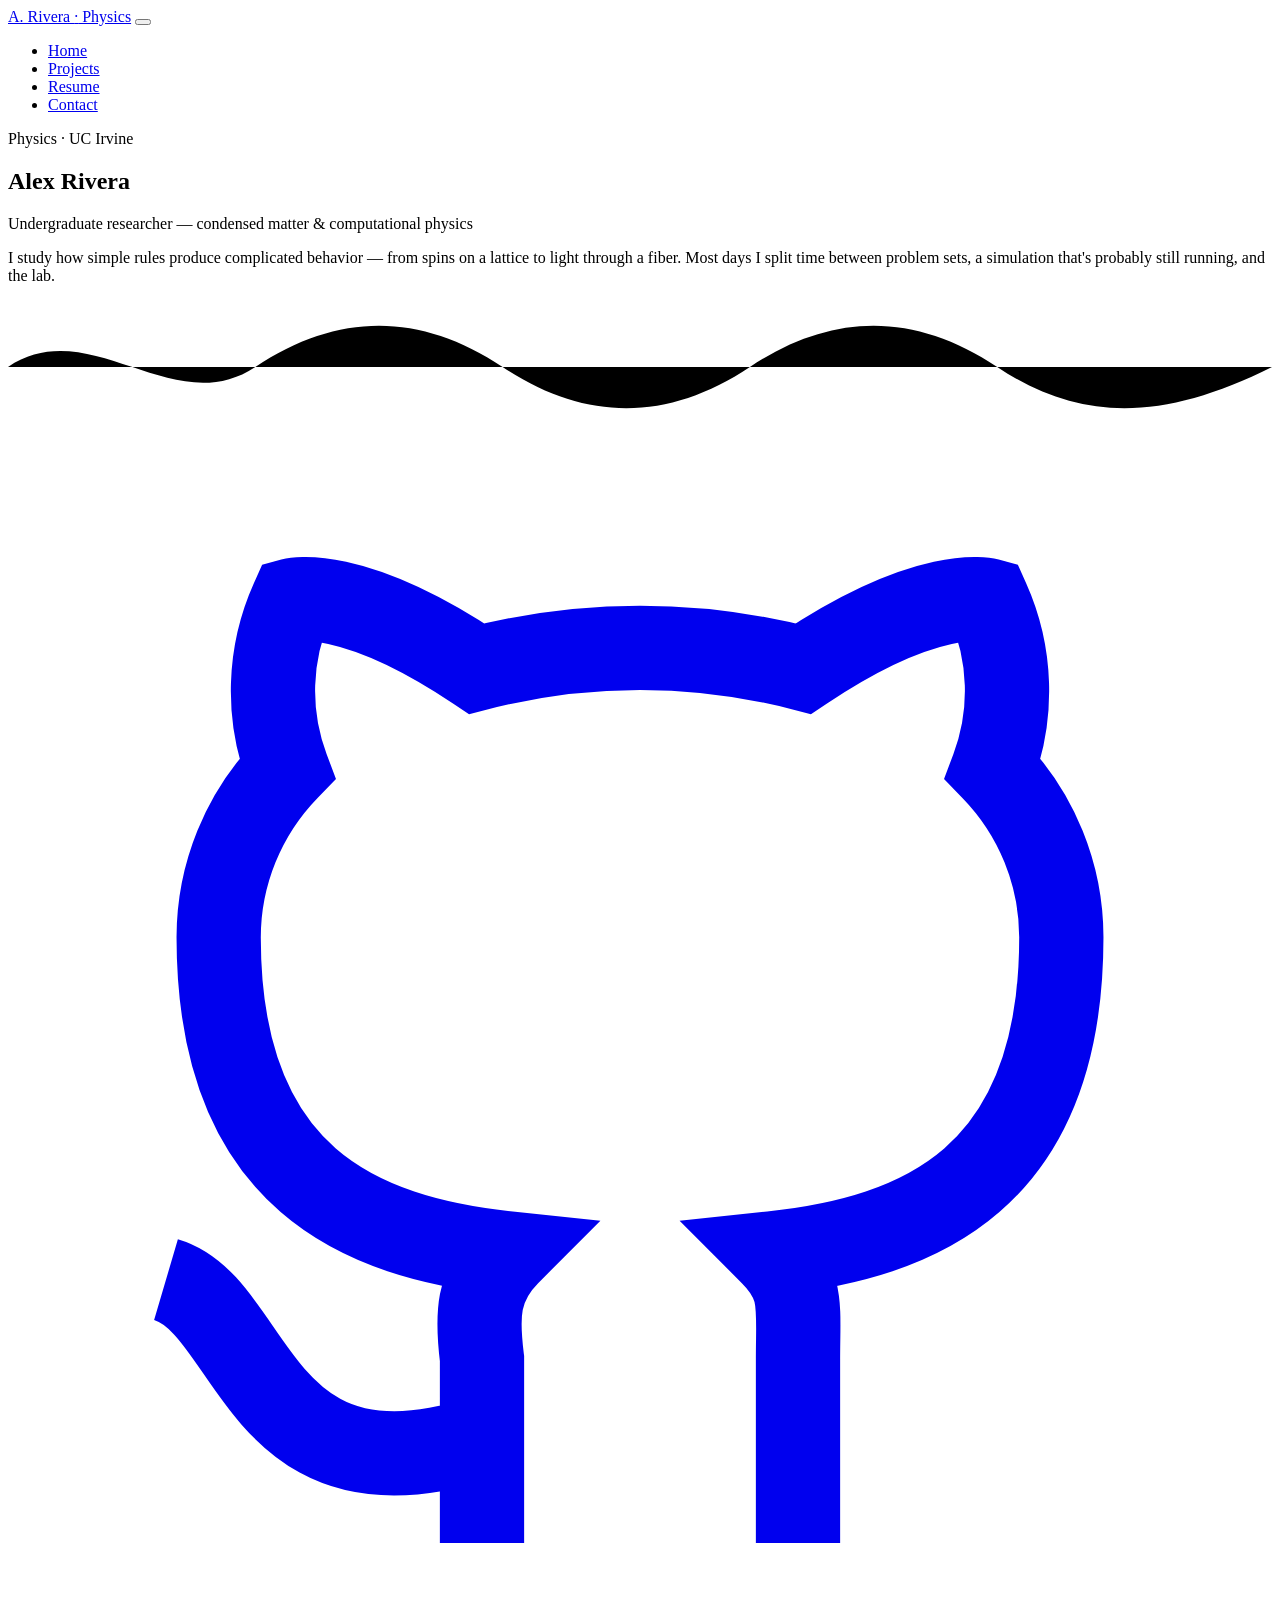
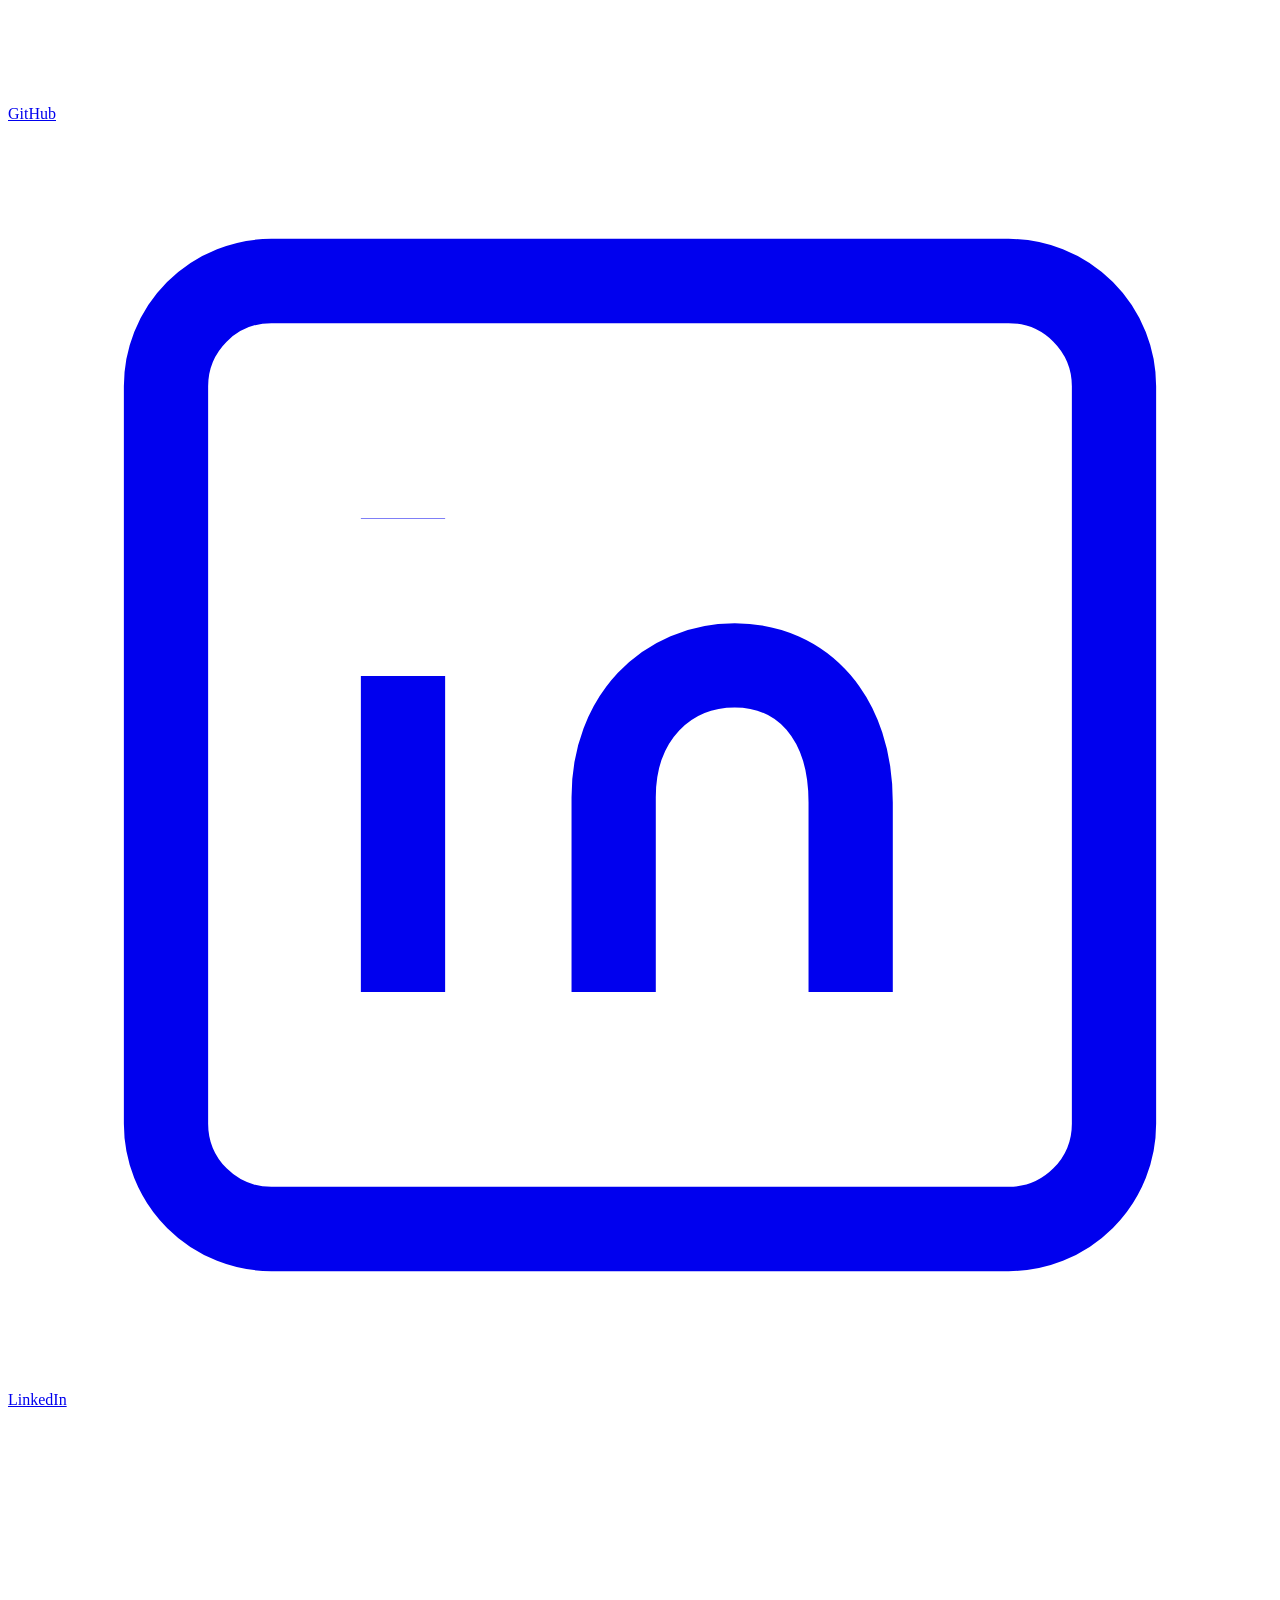
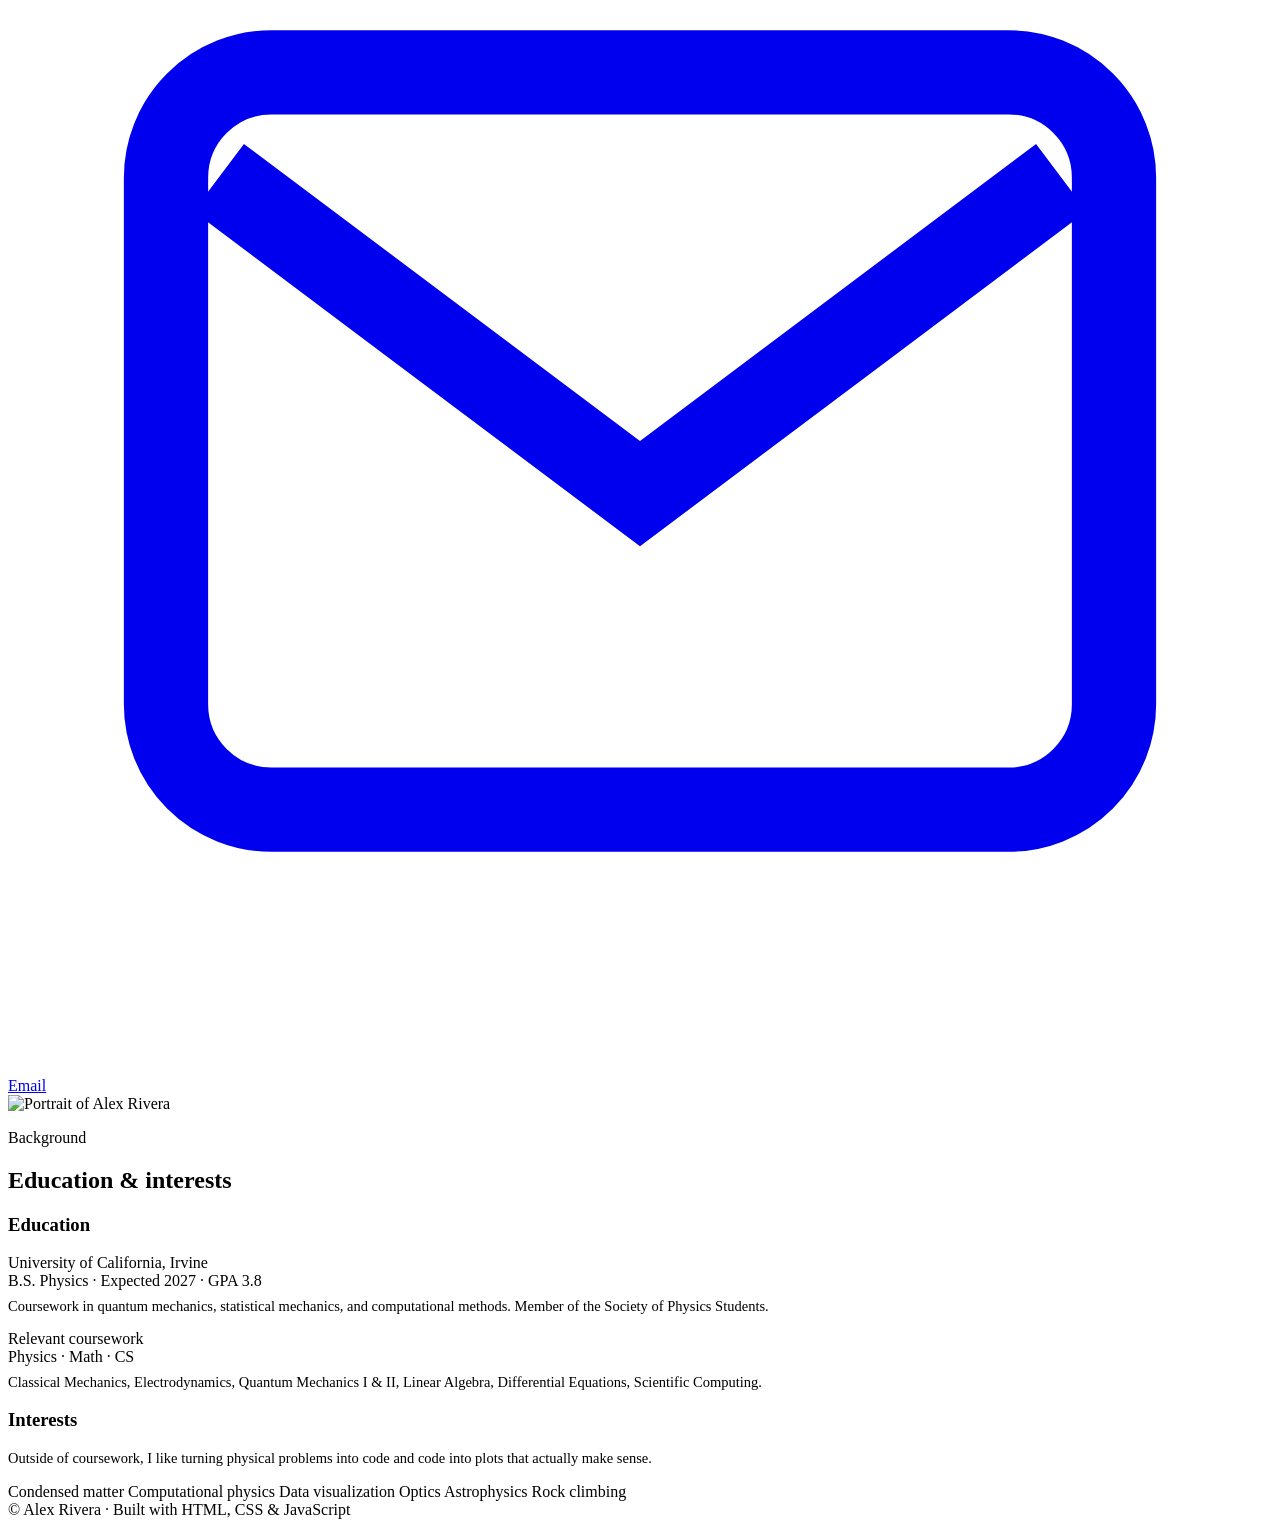
==== index.html @ ece24a3a "Add files via upload" ====
<!DOCTYPE html>
<html lang="en">
<head>
<meta charset="UTF-8" />
<meta name="viewport" content="width=device-width, initial-scale=1.0" />
<title>Alex Rivera — Physics, UC Irvine</title>
<meta name="description" content="Portfolio of Alex Rivera, physics student at UC Irvine — projects, resume, and contact." />
<link rel="preconnect" href="https://fonts.googleapis.com">
<link rel="preconnect" href="https://fonts.gstatic.com" crossorigin>
<link href="https://fonts.googleapis.com/css2?family=Space+Grotesk:wght@500;600;700&family=Inter:wght@400;500;600&family=IBM+Plex+Mono:wght@400;500&display=swap" rel="stylesheet">
<link rel="stylesheet" href="css/style.css" />
</head>
<body>

<header class="site-header">
  <nav class="nav">
    <a href="index.html" class="nav-brand">A. Rivera <span>·</span> Physics</a>
    <button class="nav-toggle" aria-label="Toggle navigation" aria-expanded="false">
      <span></span><span></span><span></span>
    </button>
    <ul class="nav-links">
      <li><a href="index.html">Home</a></li>
      <li><a href="projects.html">Projects</a></li>
      <li><a href="resume.html">Resume</a></li>
      <li><a href="contact.html">Contact</a></li>
    </ul>
  </nav>
</header>

<main>

  <!-- ============ HERO ============ -->
  <section class="hero">
    <div class="container hero-inner">
      <div class="hero-text">
        <p class="eyebrow">Physics · UC Irvine</p>
        <h1 class="hero-name">Alex Rivera</h1>
        <p class="hero-role">Undergraduate researcher — condensed matter &amp; computational physics</p>
        <p class="hero-bio">
          I study how simple rules produce complicated behavior — from spins on a
          lattice to light through a fiber. Most days I split time between problem
          sets, a simulation that's probably still running, and the lab.
        </p>

        <svg class="wave-divider" viewBox="0 0 460 48" preserveAspectRatio="none" aria-hidden="true">
          <path d="M0 24 C 30 4, 60 44, 90 24 S 150 4, 180 24 S 240 44, 270 24 S 330 4, 360 24 S 420 44, 460 24" />
        </svg>

        <div class="social-row">
          <a href="https://github.com/" target="_blank" rel="noopener">
            <svg viewBox="0 0 24 24" fill="none" stroke="currentColor" stroke-width="1.6"><path d="M9 19c-4.3 1.4-4.3-2.5-6-3m12 5v-3.5c0-1 .1-1.4-.5-2 2.8-.3 5.5-1.4 5.5-6a4.6 4.6 0 0 0-1.3-3.2 4.2 4.2 0 0 0-.1-3.2s-1.1-.3-3.5 1.3a12.3 12.3 0 0 0-6.2 0C6.5 2.8 5.4 3.1 5.4 3.1a4.2 4.2 0 0 0-.1 3.2A4.6 4.6 0 0 0 4 9.5c0 4.6 2.7 5.7 5.5 6-.6.6-.6 1.2-.5 2V21"/></svg>
            GitHub
          </a>
          <a href="https://linkedin.com/" target="_blank" rel="noopener">
            <svg viewBox="0 0 24 24" fill="none" stroke="currentColor" stroke-width="1.6"><rect x="3" y="3" width="18" height="18" rx="2"/><path d="M7.5 10.5v6M7.5 7.5v.01M11.5 16.5v-3.7c0-1.5 1-2.5 2.3-2.5 1.3 0 2.2 1 2.2 2.6v3.6"/></svg>
            LinkedIn
          </a>
          <a href="mailto:alex.rivera@uci.edu">
            <svg viewBox="0 0 24 24" fill="none" stroke="currentColor" stroke-width="1.6"><rect x="3" y="5" width="18" height="14" rx="2"/><path d="m4 7 8 6 8-6"/></svg>
            Email
          </a>
        </div>
      </div>

      <div class="hero-photo-wrap">
        <div class="hero-photo">
          <img src="assets/images/profile.jpg" alt="Portrait of Alex Rivera" />
        </div>
      </div>
    </div>
  </section>

  <!-- ============ EDUCATION + INTERESTS ============ -->
  <section class="section" id="about">
    <div class="container">
      <div class="section-head">
        <p class="eyebrow">Background</p>
        <h2 class="section-title">Education &amp; interests</h2>
      </div>

      <div class="info-grid">
        <div class="info-card">
          <h3>Education</h3>

          <div class="edu-item">
            <div class="school">University of California, Irvine</div>
            <div class="meta">B.S. Physics · Expected 2027 · GPA 3.8</div>
            <p style="margin-top:8px; font-size:14.5px;">
              Coursework in quantum mechanics, statistical mechanics, and
              computational methods. Member of the Society of Physics Students.
            </p>
          </div>

          <div class="edu-item">
            <div class="school">Relevant coursework</div>
            <div class="meta">Physics · Math · CS</div>
            <p style="margin-top:8px; font-size:14.5px;">
              Classical Mechanics, Electrodynamics, Quantum Mechanics I &amp; II,
              Linear Algebra, Differential Equations, Scientific Computing.
            </p>
          </div>
        </div>

        <div class="info-card">
          <h3>Interests</h3>
          <p style="margin-bottom:16px; font-size:14.5px;">
            Outside of coursework, I like turning physical problems into code
            and code into plots that actually make sense.
          </p>
          <div class="tag-list">
            <span class="tag">Condensed matter</span>
            <span class="tag">Computational physics</span>
            <span class="tag">Data visualization</span>
            <span class="tag">Optics</span>
            <span class="tag">Astrophysics</span>
            <span class="tag">Rock climbing</span>
          </div>
        </div>
      </div>
    </div>
  </section>

</main>

<footer class="site-footer">
  <div class="container">
    &copy; <span class="current-year"></span> Alex Rivera · Built with HTML, CSS &amp; JavaScript
  </div>
</footer>

<script src="js/script.js"></script>
</body>
</html>
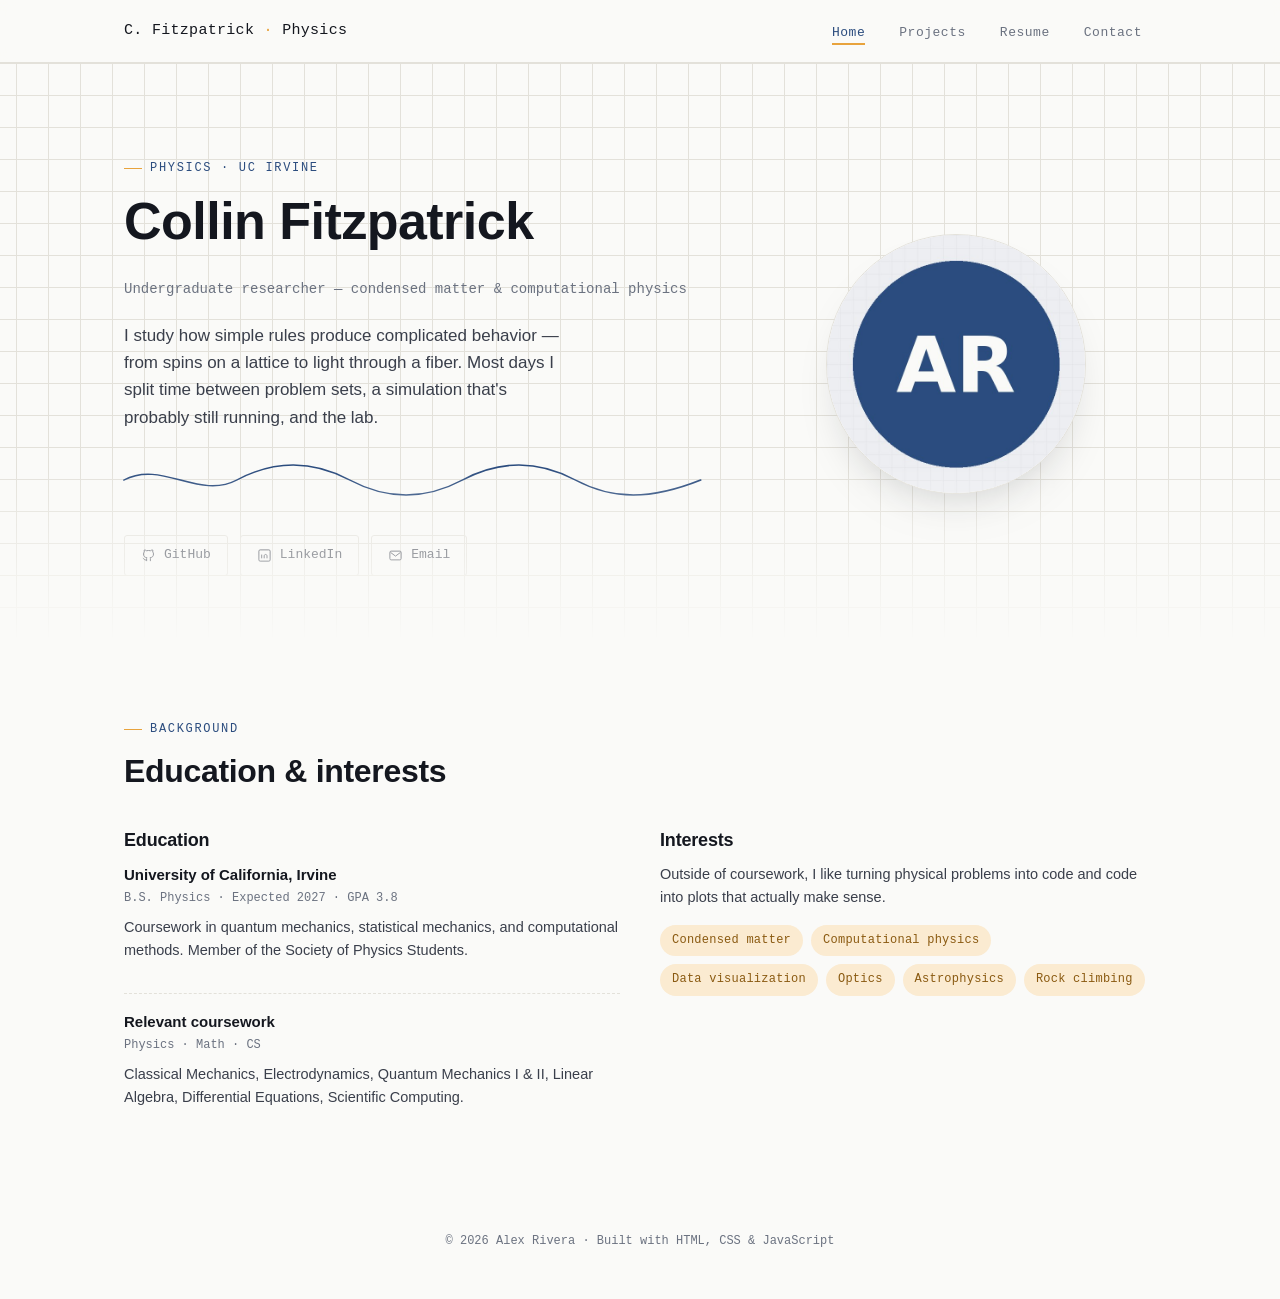
==== commit 6e1d17d4: "Update author name from Alex to Collin Fitzpatrick Updated Name and email" ====
--- a/index.html
+++ b/index.html
@@ -3,7 +3,7 @@
 <head>
 <meta charset="UTF-8" />
 <meta name="viewport" content="width=device-width, initial-scale=1.0" />
-<title>Alex Rivera — Physics, UC Irvine</title>
+<title>Collin Fitzpatrick — Physics, UC Irvine</title>
 <meta name="description" content="Portfolio of Alex Rivera, physics student at UC Irvine — projects, resume, and contact." />
 <link rel="preconnect" href="https://fonts.googleapis.com">
 <link rel="preconnect" href="https://fonts.gstatic.com" crossorigin>
@@ -14,7 +14,7 @@
 
 <header class="site-header">
   <nav class="nav">
-    <a href="index.html" class="nav-brand">A. Rivera <span>·</span> Physics</a>
+    <a href="index.html" class="nav-brand">C. Fitzpatrick <span>·</span> Physics</a>
     <button class="nav-toggle" aria-label="Toggle navigation" aria-expanded="false">
       <span></span><span></span><span></span>
     </button>
@@ -34,7 +34,7 @@
     <div class="container hero-inner">
       <div class="hero-text">
         <p class="eyebrow">Physics · UC Irvine</p>
-        <h1 class="hero-name">Alex Rivera</h1>
+        <h1 class="hero-name">Collin Fitzpatrick</h1>
         <p class="hero-role">Undergraduate researcher — condensed matter &amp; computational physics</p>
         <p class="hero-bio">
           I study how simple rules produce complicated behavior — from spins on a
@@ -55,7 +55,7 @@
             <svg viewBox="0 0 24 24" fill="none" stroke="currentColor" stroke-width="1.6"><rect x="3" y="3" width="18" height="18" rx="2"/><path d="M7.5 10.5v6M7.5 7.5v.01M11.5 16.5v-3.7c0-1.5 1-2.5 2.3-2.5 1.3 0 2.2 1 2.2 2.6v3.6"/></svg>
             LinkedIn
           </a>
-          <a href="mailto:alex.rivera@uci.edu">
+          <a href="mailto:fitzpac1@uci.edu">
             <svg viewBox="0 0 24 24" fill="none" stroke="currentColor" stroke-width="1.6"><rect x="3" y="5" width="18" height="14" rx="2"/><path d="m4 7 8 6 8-6"/></svg>
             Email
           </a>
--- a/css/style.css
+++ b/css/style.css
@@ -0,0 +1,527 @@
+/* =========================================================
+   Portfolio Stylesheet
+   Design tokens: warm paper background, chalkboard blue +
+   spectrum amber accents, grotesk/mono type pairing.
+   ========================================================= */
+
+:root {
+  /* Color */
+  --bg: #FAFAF8;
+  --bg-raised: #FFFFFF;
+  --ink: #14171F;
+  --ink-soft: #3A3F4B;
+  --muted: #6B7280;
+  --line: #E3E1DA;
+  --accent: #2B4C7E;      /* chalkboard blue */
+  --accent-ink: #1C3557;  /* darker blue for text/hover */
+  --spectrum: #E8A33D;    /* amber, spectral-line accent */
+  --spectrum-soft: #FBEBD1;
+
+  /* Type */
+  --font-display: "Space Grotesk", "Arial Narrow", sans-serif;
+  --font-body: "Inter", -apple-system, BlinkMacSystemFont, "Segoe UI", sans-serif;
+  --font-mono: "IBM Plex Mono", "SFMono-Regular", Consolas, monospace;
+
+  /* Layout */
+  --max-width: 1080px;
+  --gutter: 24px;
+  --radius: 3px;
+}
+
+/* ---------- Reset ---------- */
+*, *::before, *::after { box-sizing: border-box; }
+html { scroll-behavior: smooth; }
+body {
+  margin: 0;
+  background: var(--bg);
+  color: var(--ink);
+  font-family: var(--font-body);
+  font-size: 16px;
+  line-height: 1.6;
+  -webkit-font-smoothing: antialiased;
+}
+img { max-width: 100%; display: block; }
+a { color: inherit; text-decoration: none; }
+ul { margin: 0; padding: 0; list-style: none; }
+h1, h2, h3, h4 {
+  font-family: var(--font-display);
+  font-weight: 600;
+  line-height: 1.15;
+  margin: 0 0 0.5em;
+  letter-spacing: -0.01em;
+}
+p { margin: 0 0 1em; color: var(--ink-soft); }
+
+@media (prefers-reduced-motion: reduce) {
+  *, *::before, *::after {
+    animation-duration: 0.001ms !important;
+    animation-iteration-count: 1 !important;
+    transition-duration: 0.001ms !important;
+    scroll-behavior: auto !important;
+  }
+}
+
+:focus-visible {
+  outline: 2px solid var(--accent);
+  outline-offset: 3px;
+}
+
+.container {
+  max-width: var(--max-width);
+  margin: 0 auto;
+  padding: 0 var(--gutter);
+}
+
+/* ---------- Utility label style (mono, tracked-out) ---------- */
+.eyebrow {
+  display: inline-flex;
+  align-items: center;
+  gap: 8px;
+  font-family: var(--font-mono);
+  font-size: 12px;
+  letter-spacing: 0.14em;
+  text-transform: uppercase;
+  color: var(--accent);
+  margin-bottom: 14px;
+}
+.eyebrow::before {
+  content: "";
+  width: 18px;
+  height: 1px;
+  background: var(--spectrum);
+}
+
+/* ---------- Header / Nav ---------- */
+.site-header {
+  position: sticky;
+  top: 0;
+  z-index: 50;
+  background: rgba(250, 250, 248, 0.88);
+  backdrop-filter: blur(8px);
+  border-bottom: 1px solid var(--line);
+}
+.nav {
+  max-width: var(--max-width);
+  margin: 0 auto;
+  padding: 18px var(--gutter);
+  display: flex;
+  align-items: center;
+  justify-content: space-between;
+}
+.nav-brand {
+  font-family: var(--font-mono);
+  font-size: 15px;
+  font-weight: 500;
+  letter-spacing: 0.02em;
+  color: var(--ink);
+}
+.nav-brand span { color: var(--spectrum); }
+
+.nav-links {
+  display: flex;
+  gap: 6px;
+  align-items: center;
+}
+.nav-links a {
+  position: relative;
+  font-family: var(--font-mono);
+  font-size: 13px;
+  letter-spacing: 0.04em;
+  padding: 8px 14px;
+  color: var(--muted);
+  border-radius: var(--radius);
+  transition: color 0.15s ease;
+}
+.nav-links a:hover { color: var(--ink); }
+.nav-links a.active { color: var(--accent); }
+.nav-links a.active::after {
+  content: "";
+  position: absolute;
+  left: 14px;
+  right: 14px;
+  bottom: 3px;
+  height: 2px;
+  background: var(--spectrum);
+}
+
+.nav-toggle {
+  display: none;
+  flex-direction: column;
+  gap: 4px;
+  background: none;
+  border: none;
+  cursor: pointer;
+  padding: 8px;
+}
+.nav-toggle span {
+  width: 20px;
+  height: 2px;
+  background: var(--ink);
+  transition: transform 0.2s ease, opacity 0.2s ease;
+}
+
+/* ---------- Buttons ---------- */
+.btn {
+  display: inline-flex;
+  align-items: center;
+  gap: 8px;
+  font-family: var(--font-mono);
+  font-size: 13px;
+  letter-spacing: 0.03em;
+  padding: 12px 22px;
+  border-radius: var(--radius);
+  border: 1px solid var(--ink);
+  cursor: pointer;
+  transition: background 0.15s ease, color 0.15s ease, border-color 0.15s ease, transform 0.15s ease;
+}
+.btn-primary {
+  background: var(--ink);
+  color: var(--bg);
+}
+.btn-primary:hover { background: var(--accent-ink); border-color: var(--accent-ink); transform: translateY(-1px); }
+.btn-outline {
+  background: transparent;
+  color: var(--ink);
+  border-color: var(--line);
+}
+.btn-outline:hover { border-color: var(--ink); transform: translateY(-1px); }
+
+/* ---------- Hero (home) ---------- */
+.hero {
+  position: relative;
+  padding: 88px 0 64px;
+  background-image:
+    linear-gradient(var(--line) 1px, transparent 1px),
+    linear-gradient(90deg, var(--line) 1px, transparent 1px);
+  background-size: 32px 32px;
+  background-position: center top;
+  -webkit-mask-image: linear-gradient(to bottom, black 0%, black 70%, transparent 100%);
+  mask-image: linear-gradient(to bottom, black 0%, black 70%, transparent 100%);
+}
+.hero-inner {
+  display: grid;
+  grid-template-columns: 1.3fr 0.9fr;
+  gap: 56px;
+  align-items: center;
+}
+.hero-photo-wrap {
+  position: relative;
+  justify-self: center;
+}
+.hero-photo {
+  width: 260px;
+  height: 260px;
+  border-radius: 50%;
+  overflow: hidden;
+  border: 1px solid var(--line);
+  background: var(--bg-raised);
+  box-shadow: 0 24px 48px -24px rgba(20, 23, 31, 0.25);
+}
+.hero-photo img { width: 100%; height: 100%; object-fit: cover; }
+
+.hero-name {
+  font-size: clamp(34px, 5vw, 52px);
+}
+.hero-role {
+  font-family: var(--font-mono);
+  font-size: 14px;
+  color: var(--muted);
+  margin-bottom: 22px;
+}
+.hero-bio {
+  max-width: 46ch;
+  font-size: 17px;
+}
+
+/* Signature wave divider */
+.wave-divider {
+  width: 100%;
+  height: 48px;
+  margin: 8px 0 0;
+  overflow: visible;
+}
+.wave-divider path {
+  fill: none;
+  stroke: var(--accent);
+  stroke-width: 1.5;
+  stroke-linecap: round;
+  stroke-dasharray: 900;
+  stroke-dashoffset: 900;
+  animation: draw-wave 1.6s ease forwards 0.2s;
+}
+@keyframes draw-wave {
+  to { stroke-dashoffset: 0; }
+}
+
+.social-row {
+  display: flex;
+  gap: 12px;
+  margin-top: 24px;
+  flex-wrap: wrap;
+}
+.social-row a {
+  display: inline-flex;
+  align-items: center;
+  gap: 8px;
+  font-family: var(--font-mono);
+  font-size: 13px;
+  padding: 9px 16px;
+  border: 1px solid var(--line);
+  border-radius: var(--radius);
+  color: var(--ink-soft);
+  transition: border-color 0.15s ease, color 0.15s ease, transform 0.15s ease;
+}
+.social-row a:hover {
+  border-color: var(--accent);
+  color: var(--accent-ink);
+  transform: translateY(-1px);
+}
+.social-row svg { width: 15px; height: 15px; }
+
+/* ---------- Section shell ---------- */
+.section {
+  padding: 72px 0;
+  border-bottom: 1px solid var(--line);
+}
+.section:last-of-type { border-bottom: none; }
+.section-head {
+  max-width: 60ch;
+  margin-bottom: 40px;
+}
+.section-title { font-size: clamp(24px, 3vw, 32px); }
+
+/* ---------- Education / Interests grid ---------- */
+.info-grid {
+  display: grid;
+  grid-template-columns: repeat(2, 1fr);
+  gap: 40px;
+}
+.info-card h3 {
+  font-size: 18px;
+  margin-bottom: 12px;
+}
+.edu-item {
+  padding-bottom: 16px;
+  margin-bottom: 16px;
+  border-bottom: 1px dashed var(--line);
+}
+.edu-item:last-child { border-bottom: none; margin-bottom: 0; padding-bottom: 0; }
+.edu-item .school {
+  font-weight: 600;
+  font-size: 15px;
+}
+.edu-item .meta {
+  font-family: var(--font-mono);
+  font-size: 12px;
+  color: var(--muted);
+  margin-top: 2px;
+}
+.tag-list {
+  display: flex;
+  flex-wrap: wrap;
+  gap: 8px;
+}
+.tag {
+  font-family: var(--font-mono);
+  font-size: 12px;
+  letter-spacing: 0.02em;
+  padding: 6px 12px;
+  border-radius: 999px;
+  background: var(--spectrum-soft);
+  color: #8A5A11;
+}
+
+/* ---------- Projects grid ---------- */
+.projects-grid {
+  display: grid;
+  grid-template-columns: repeat(auto-fit, minmax(280px, 1fr));
+  gap: 28px;
+}
+.project-card {
+  background: var(--bg-raised);
+  border: 1px solid var(--line);
+  border-radius: var(--radius);
+  overflow: hidden;
+  display: flex;
+  flex-direction: column;
+  transition: transform 0.18s ease, box-shadow 0.18s ease, border-color 0.18s ease;
+}
+.project-card:hover {
+  transform: translateY(-4px);
+  box-shadow: 0 20px 40px -28px rgba(20, 23, 31, 0.35);
+  border-color: var(--accent);
+}
+.project-thumb {
+  aspect-ratio: 16 / 10;
+  background: var(--bg);
+  border-bottom: 1px solid var(--line);
+  overflow: hidden;
+}
+.project-thumb img { width: 100%; height: 100%; object-fit: cover; }
+.project-body {
+  padding: 22px 22px 24px;
+  display: flex;
+  flex-direction: column;
+  gap: 12px;
+  flex: 1;
+}
+.project-title { font-size: 18px; margin-bottom: 0; }
+.project-desc { font-size: 14.5px; margin-bottom: 0; flex: 1; }
+.project-tags {
+  display: flex;
+  flex-wrap: wrap;
+  gap: 6px;
+}
+.project-tags .tag {
+  background: var(--bg);
+  border: 1px solid var(--line);
+  color: var(--ink-soft);
+}
+.project-link {
+  display: inline-flex;
+  align-items: center;
+  gap: 6px;
+  font-family: var(--font-mono);
+  font-size: 13px;
+  color: var(--accent-ink);
+  margin-top: 4px;
+}
+.project-link svg { width: 14px; height: 14px; }
+.project-link:hover { text-decoration: underline; }
+
+/* ---------- Resume page ---------- */
+.resume-toolbar {
+  display: flex;
+  align-items: center;
+  justify-content: space-between;
+  gap: 20px;
+  flex-wrap: wrap;
+  margin-bottom: 32px;
+}
+.resume-frame-wrap {
+  border: 1px solid var(--line);
+  border-radius: var(--radius);
+  overflow: hidden;
+  background: var(--bg-raised);
+}
+.resume-frame {
+  width: 100%;
+  height: 780px;
+  border: none;
+  display: block;
+}
+.resume-fallback {
+  padding: 60px 24px;
+  text-align: center;
+  color: var(--muted);
+  font-family: var(--font-mono);
+  font-size: 13px;
+}
+
+/* ---------- Contact page ---------- */
+.contact-grid {
+  display: grid;
+  grid-template-columns: 1fr 1fr;
+  gap: 48px;
+  align-items: start;
+}
+.contact-list a,
+.contact-list .contact-row {
+  display: flex;
+  align-items: center;
+  gap: 12px;
+  padding: 16px 0;
+  border-bottom: 1px solid var(--line);
+  font-family: var(--font-mono);
+  font-size: 14px;
+}
+.contact-list svg { width: 16px; height: 16px; color: var(--accent); flex-shrink: 0; }
+.contact-list a:hover { color: var(--accent-ink); }
+
+.form-field { margin-bottom: 18px; }
+.form-field label {
+  display: block;
+  font-family: var(--font-mono);
+  font-size: 12px;
+  letter-spacing: 0.06em;
+  text-transform: uppercase;
+  color: var(--muted);
+  margin-bottom: 8px;
+}
+.form-field input,
+.form-field textarea {
+  width: 100%;
+  padding: 12px 14px;
+  border: 1px solid var(--line);
+  border-radius: var(--radius);
+  background: var(--bg-raised);
+  font-family: var(--font-body);
+  font-size: 14.5px;
+  color: var(--ink);
+}
+.form-field input:focus,
+.form-field textarea:focus {
+  outline: none;
+  border-color: var(--accent);
+}
+.form-field textarea { resize: vertical; min-height: 130px; }
+.form-note {
+  font-family: var(--font-mono);
+  font-size: 12px;
+  color: var(--muted);
+  margin-top: 10px;
+}
+.form-success {
+  display: none;
+  font-family: var(--font-mono);
+  font-size: 13px;
+  color: #1C6B3E;
+  background: #E8F5EC;
+  border: 1px solid #BFE6CC;
+  padding: 12px 16px;
+  border-radius: var(--radius);
+  margin-bottom: 18px;
+}
+.form-success.visible { display: block; }
+
+/* ---------- Footer ---------- */
+.site-footer {
+  padding: 36px 0 48px;
+  text-align: center;
+  font-family: var(--font-mono);
+  font-size: 12px;
+  color: var(--muted);
+}
+
+/* ---------- Responsive ---------- */
+@media (max-width: 860px) {
+  .hero-inner { grid-template-columns: 1fr; text-align: center; }
+  .hero-photo-wrap { order: -1; }
+  .hero-bio { margin: 0 auto; }
+  .social-row { justify-content: center; }
+  .info-grid { grid-template-columns: 1fr; gap: 32px; }
+  .contact-grid { grid-template-columns: 1fr; }
+}
+
+@media (max-width: 680px) {
+  .nav-links {
+    position: absolute;
+    top: 100%;
+    left: 0;
+    right: 0;
+    background: var(--bg);
+    border-bottom: 1px solid var(--line);
+    flex-direction: column;
+    align-items: stretch;
+    padding: 8px var(--gutter) 16px;
+    display: none;
+  }
+  .nav-links.open { display: flex; }
+  .nav-links a { padding: 12px 4px; }
+  .nav-toggle { display: flex; }
+  .hero { padding: 56px 0 40px; }
+  .hero-photo { width: 180px; height: 180px; }
+  .section { padding: 52px 0; }
+  .resume-frame { height: 520px; }
+  .resume-toolbar { justify-content: center; text-align: center; }
+}
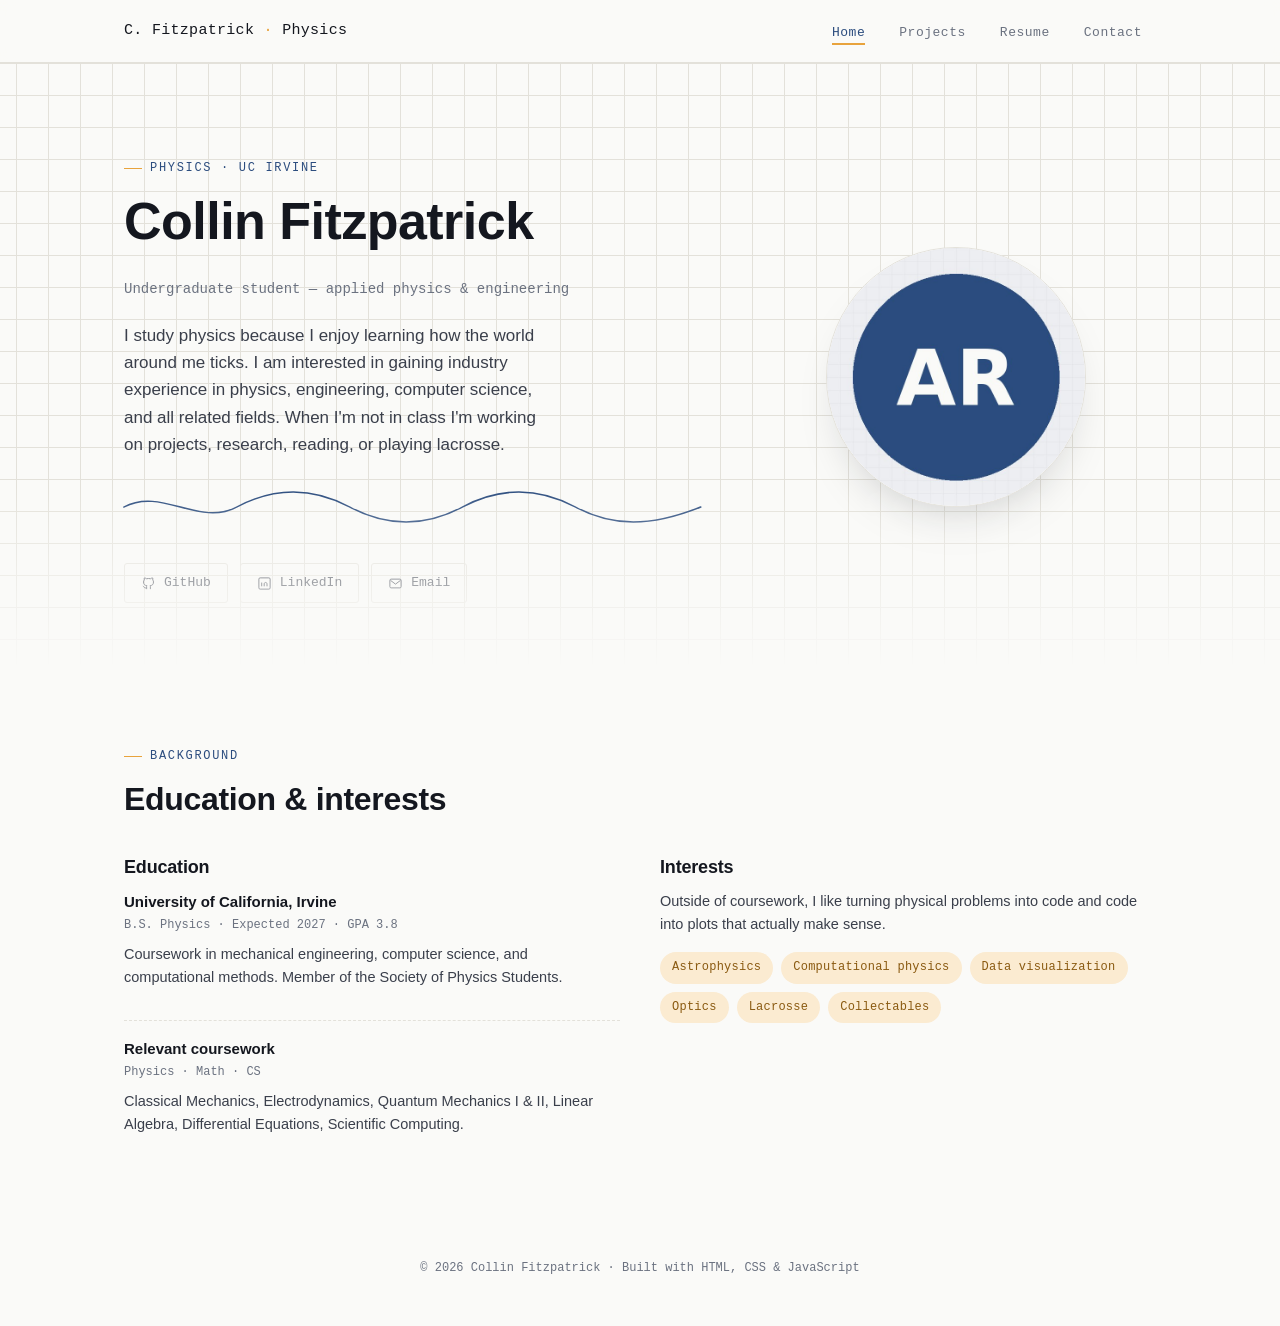
==== commit f533abc4: "Revise hero section and educational background Updated personal information and coursework details." ====
--- a/index.html
+++ b/index.html
@@ -35,11 +35,12 @@
       <div class="hero-text">
         <p class="eyebrow">Physics · UC Irvine</p>
         <h1 class="hero-name">Collin Fitzpatrick</h1>
-        <p class="hero-role">Undergraduate researcher — condensed matter &amp; computational physics</p>
+        <p class="hero-role">Undergraduate student — applied physics &amp; engineering</p>
         <p class="hero-bio">
-          I study how simple rules produce complicated behavior — from spins on a
-          lattice to light through a fiber. Most days I split time between problem
-          sets, a simulation that's probably still running, and the lab.
+          I study physics because I enjoy learning how the world around me ticks. 
+          I am interested in gaining industry experience in physics, engineering, 
+          computer science, and all related fields. When I'm not in class I'm
+          working on projects, research, reading, or playing lacrosse.
         </p>
 
         <svg class="wave-divider" viewBox="0 0 460 48" preserveAspectRatio="none" aria-hidden="true">
@@ -86,7 +87,7 @@
             <div class="school">University of California, Irvine</div>
             <div class="meta">B.S. Physics · Expected 2027 · GPA 3.8</div>
             <p style="margin-top:8px; font-size:14.5px;">
-              Coursework in quantum mechanics, statistical mechanics, and
+              Coursework in mechanical engineering, computer science, and
               computational methods. Member of the Society of Physics Students.
             </p>
           </div>
@@ -108,12 +109,12 @@
             and code into plots that actually make sense.
           </p>
           <div class="tag-list">
-            <span class="tag">Condensed matter</span>
+            <span class="tag">Astrophysics</span>
             <span class="tag">Computational physics</span>
             <span class="tag">Data visualization</span>
             <span class="tag">Optics</span>
-            <span class="tag">Astrophysics</span>
-            <span class="tag">Rock climbing</span>
+            <span class="tag">Lacrosse</span>
+            <span class="tag">Collectables</span>
           </div>
         </div>
       </div>
@@ -124,7 +125,7 @@
 
 <footer class="site-footer">
   <div class="container">
-    &copy; <span class="current-year"></span> Alex Rivera · Built with HTML, CSS &amp; JavaScript
+    &copy; <span class="current-year"></span> Collin Fitzpatrick · Built with HTML, CSS &amp; JavaScript
   </div>
 </footer>
 
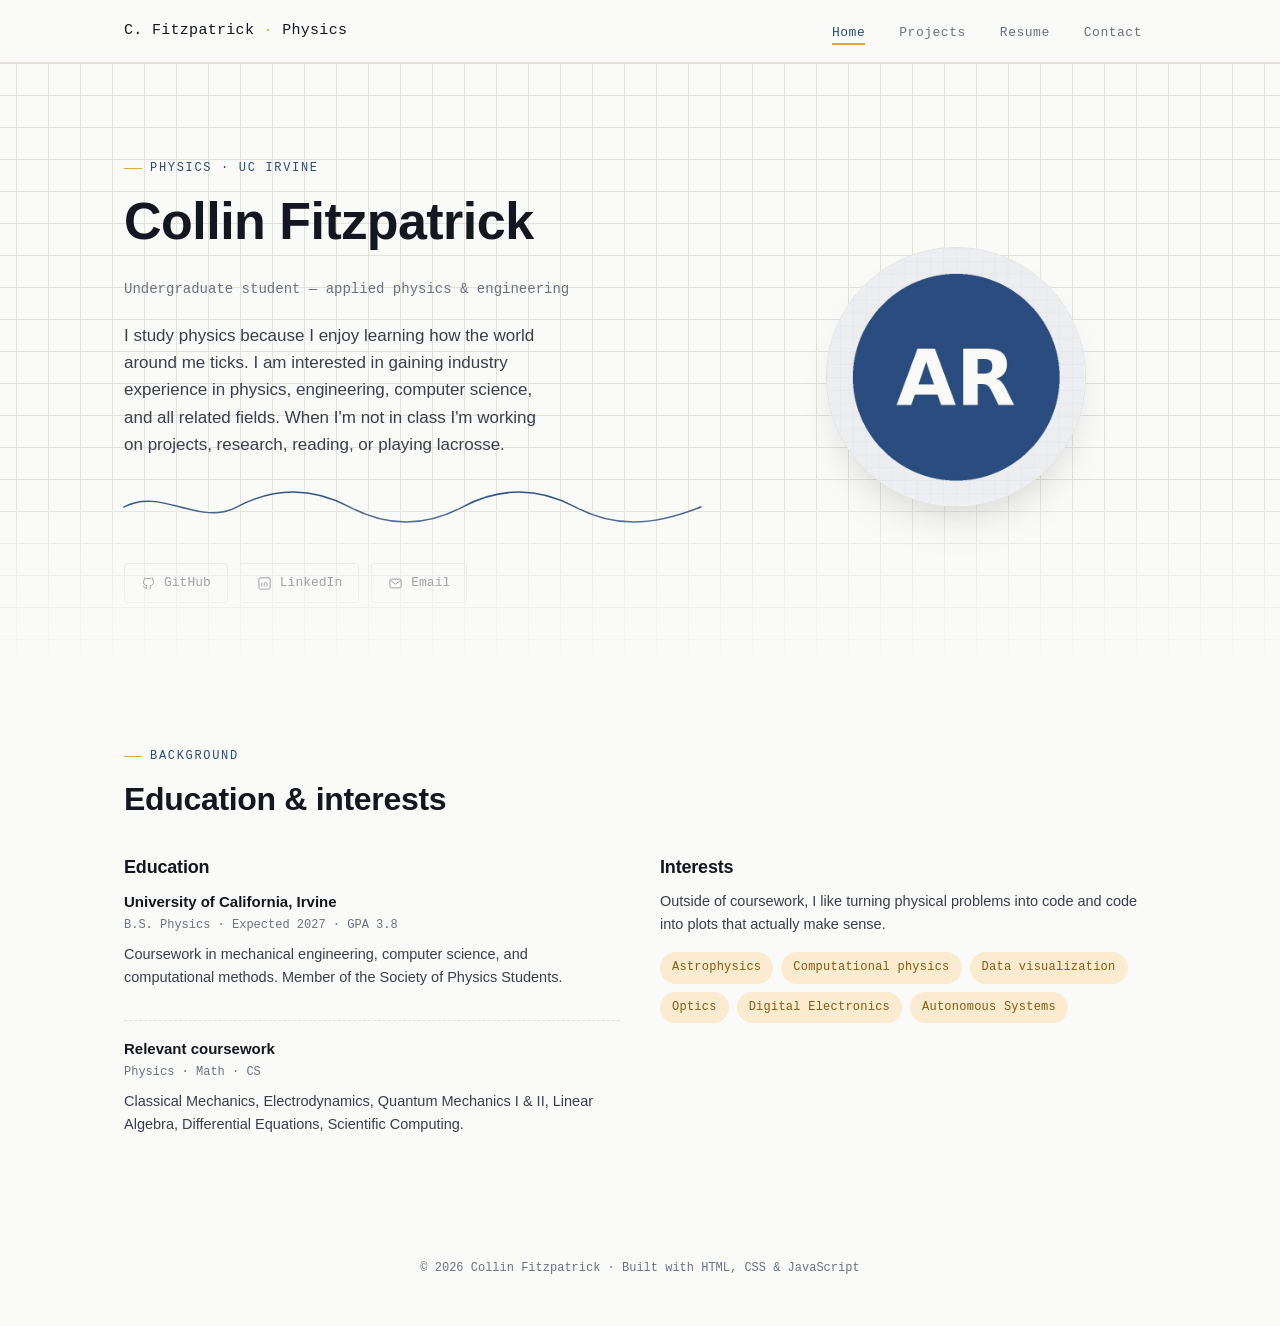
==== commit 558c2ce4: "Replace tags in index.html with new topics" ====
--- a/index.html
+++ b/index.html
@@ -113,8 +113,8 @@
             <span class="tag">Computational physics</span>
             <span class="tag">Data visualization</span>
             <span class="tag">Optics</span>
-            <span class="tag">Lacrosse</span>
-            <span class="tag">Collectables</span>
+            <span class="tag">Digital Electronics</span>
+            <span class="tag">Autonomous Systems</span>
           </div>
         </div>
       </div>
